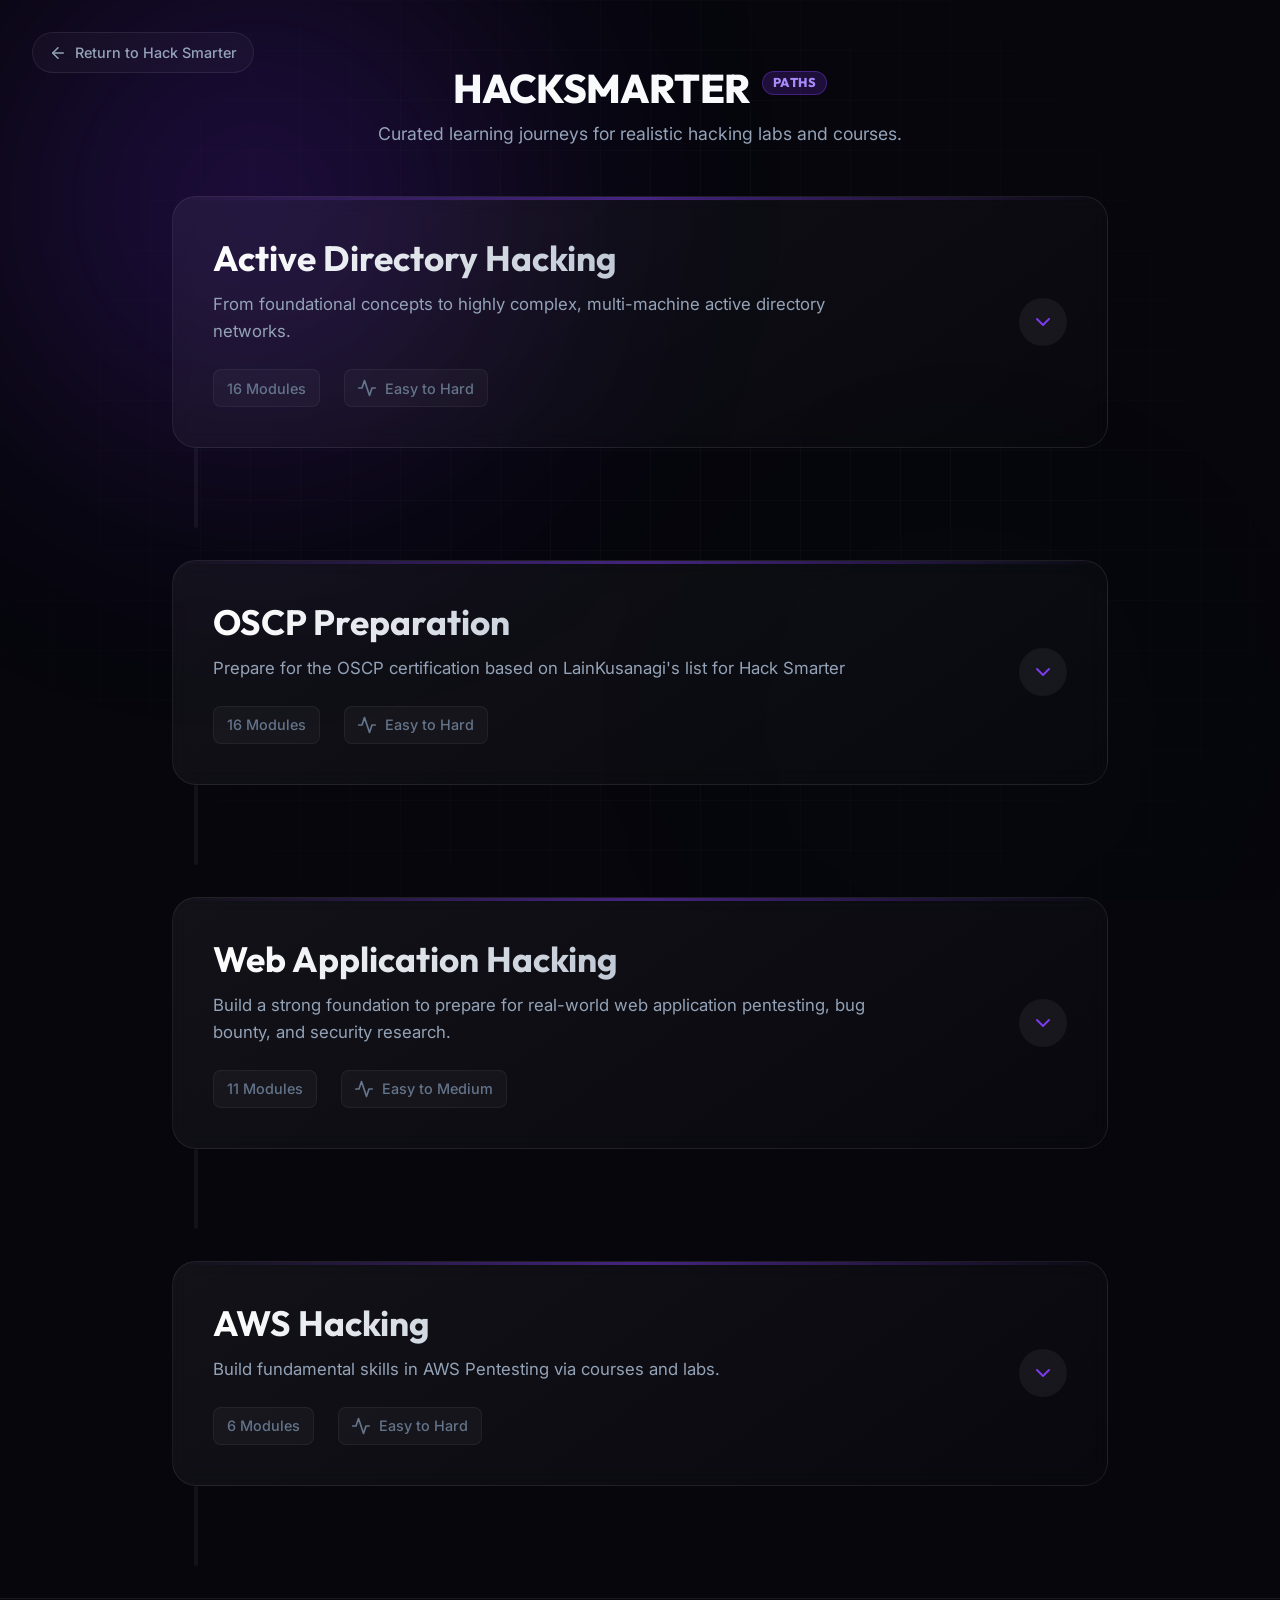
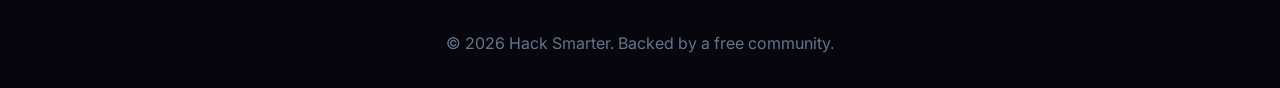
==== index.html @ d308e30f "Initial commit" ====
<!DOCTYPE html>
<html lang="en">
<head>
    <meta charset="UTF-8">
    <meta name="viewport" content="width=device-width, initial-scale=1.0">
    <title>Hack Smarter | Learning Paths</title>
    <meta name="description" content="Structured learning paths for Hack Smarter. Master Active Directory hacking, from basics to advanced challenges.">
    <meta name="darkreader-lock">
    
    <!-- SEO Best Practices -->
    <meta property="og:title" content="Hack Smarter | Learning Paths">
    <meta property="og:description" content="Structured learning paths for Hack Smarter. Master Active Directory hacking, from basics to advanced challenges.">
    <meta property="og:url" content="https://paths.hacksmarter.org">
    
    <!-- Fonts -->
    <link rel="preconnect" href="https://fonts.googleapis.com">
    <link rel="preconnect" href="https://fonts.gstatic.com" crossorigin>
    <link href="https://fonts.googleapis.com/css2?family=Inter:wght@300;400;500;600;700&family=Outfit:wght@400;500;600;700;800&display=swap" rel="stylesheet">
    
    <link rel="stylesheet" href="style.css">
</head>
<body>
    <div class="background-elements">
        <div class="glow-orb orb-1"></div>
        <div class="glow-orb orb-2"></div>
        <div class="grid-overlay"></div>
    </div>

    <nav class="top-nav">
        <a href="https://hacksmarter.org" class="return-btn">
            <svg width="18" height="18" viewBox="0 0 24 24" fill="none" stroke="currentColor" stroke-width="2" stroke-linecap="round" stroke-linejoin="round"><path d="m12 19-7-7 7-7"/><path d="M19 12H5"/></svg>
            Return to Hack Smarter
        </a>
    </nav>

    <header class="header">
        <div class="container">
            <h1 class="logo-text">HACKSMARTER <span class="badge">PATHS</span></h1>
            <p class="subtitle">Curated learning journeys for realistic hacking labs and courses.</p>
        </div>
    </header>

    <main class="container" id="paths-container">
        <!-- Paths will be injected here via JavaScript -->
    </main>

    <footer>
        <div class="container">
            <p>&copy; <script>document.write(new Date().getFullYear())</script> Hack Smarter. Backed by a free community.</p>
        </div>
    </footer>

    <script src="script.js"></script>
</body>
</html>
---- style.css ----
:root {
    --bg-base: #06060c;
    --bg-surface: rgba(255, 255, 255, 0.03);
    --bg-surface-hover: rgba(255, 255, 255, 0.08);
    --border-color: rgba(255, 255, 255, 0.08);
    --brand-primary: #7c3aed;
    --brand-light: #a78bfa;
    --brand-dark: #5b21b6;
    
    --text-primary: #f8fafc;
    --text-secondary: #94a3b8;
    --text-muted: #64748b;
    
    --diff-easy: #10b981;
    --diff-medium: #f59e0b;
    --diff-hard: #ef4444;
    
    --font-sans: 'Inter', sans-serif;
    --font-heading: 'Outfit', sans-serif;
}

* {
    margin: 0;
    padding: 0;
    box-sizing: border-box;
}

body {
    font-family: var(--font-sans);
    background-color: var(--bg-base);
    color: var(--text-primary);
    line-height: 1.6;
    overflow-x: hidden;
    position: relative;
}

html {
    scroll-behavior: smooth;
}

/* Background Effects */
.background-elements {
    position: fixed;
    top: 0;
    left: 0;
    width: 100vw;
    height: 100vh;
    z-index: -1;
    overflow: hidden;
    pointer-events: none;
}

.glow-orb {
    position: absolute;
    border-radius: 50%;
    filter: blur(120px);
    opacity: 0.4;
}

.orb-1 {
    top: -20%;
    left: -10%;
    width: 60vw;
    height: 60vw;
    background: radial-gradient(circle, var(--brand-dark) 0%, transparent 70%);
}

.orb-2 {
    bottom: -30%;
    right: -10%;
    width: 70vw;
    height: 70vw;
    background: radial-gradient(circle, rgba(16, 185, 129, 0.05) 0%, transparent 70%);
}

.grid-overlay {
    position: absolute;
    inset: 0;
    background-image: 
        linear-gradient(rgba(255, 255, 255, 0.02) 1px, transparent 1px),
        linear-gradient(90deg, rgba(255, 255, 255, 0.02) 1px, transparent 1px);
    background-size: 50px 50px;
    mask-image: radial-gradient(circle at center, black 40%, transparent 100%);
    -webkit-mask-image: radial-gradient(circle at center, black 40%, transparent 100%);
}

/* Typography & General Classes */
.container {
    max-width: 1000px;
    margin: 0 auto;
    padding: 0 2rem;
}

h1, h2, h3, h4, h5 {
    font-family: var(--font-heading);
    line-height: 1.2;
}

/* Top Navigation */
.top-nav {
    position: absolute;
    top: 2rem;
    left: 2rem;
    z-index: 100;
}

.return-btn {
    display: inline-flex;
    align-items: center;
    gap: 0.5rem;
    color: var(--text-secondary);
    text-decoration: none;
    font-size: 0.9rem;
    font-weight: 500;
    transition: all 0.3s ease;
    padding: 0.5rem 1rem;
    border-radius: 9999px;
    background: rgba(255, 255, 255, 0.03);
    border: 1px solid var(--border-color);
    backdrop-filter: blur(10px);
}

.return-btn:hover {
    color: var(--text-primary);
    background: rgba(255, 255, 255, 0.08);
    border-color: rgba(255, 255, 255, 0.15);
    transform: translateX(-4px);
}

@media (max-width: 768px) {
    .top-nav {
        top: 1.5rem;
        left: 1.5rem;
    }
}

/* Header */
.header {
    padding: 4rem 0 3rem;
    text-align: center;
}

.logo-text {
    font-size: 2.5rem;
    font-weight: 800;
    letter-spacing: -0.02em;
    margin-bottom: 0.5rem;
    display: inline-flex;
    align-items: center;
    gap: 0.75rem;
}


.badge {
    font-size: 0.8rem;
    padding: 0.2rem 0.6rem;
    background: rgba(124, 58, 237, 0.2);
    color: var(--brand-light);
    border: 1px solid rgba(124, 58, 237, 0.4);
    border-radius: 9999px;
    letter-spacing: 0.05em;
    text-transform: uppercase;
    transform: translateY(-5px);
}

.header .subtitle {
    color: var(--text-secondary);
    font-size: 1.1rem;
    max-width: 600px;
    margin: 0 auto;
}

/* Path Sections */
.path-section {
    margin-bottom: 2rem;
}

.path-header {
    background: linear-gradient(145deg, rgba(255,255,255,0.05) 0%, rgba(255,255,255,0.01) 100%);
    border: 1px solid var(--border-color);
    border-radius: 1.5rem;
    padding: 2.5rem;
    display: flex;
    justify-content: space-between;
    align-items: center;
    backdrop-filter: blur(10px);
    position: relative;
    overflow: hidden;
    cursor: pointer;
    transition: all 0.3s ease;
    z-index: 10;
}

.path-header:hover {
    border-color: rgba(124, 58, 237, 0.4);
    background: linear-gradient(145deg, rgba(255,255,255,0.08) 0%, rgba(255,255,255,0.02) 100%);
    transform: translateY(-2px);
    box-shadow: 0 10px 30px -10px rgba(124, 58, 237, 0.2);
}

.path-header::before {
    content: '';
    position: absolute;
    top: 0; left: 0; right: 0;
    height: 3px;
    background: linear-gradient(90deg, transparent, var(--brand-primary), transparent);
    opacity: 0.5;
    transition: opacity 0.3s ease;
}

.path-header:hover::before {
    opacity: 1;
}

.path-header-content {
    text-align: left;
    max-width: 80%;
}

.path-header h2 {
    font-size: 2.2rem;
    margin-bottom: 0.75rem;
    background: linear-gradient(to right, #fff, var(--text-secondary));
    -webkit-background-clip: text;
    background-clip: text;
    -webkit-text-fill-color: transparent;
}

.path-header p {
    color: var(--text-secondary);
    font-size: 1.05rem;
    margin-bottom: 1.5rem;
}

.path-stats {
    display: flex;
    justify-content: flex-start;
    gap: 1.5rem;
}

.path-stats span {
    display: flex;
    align-items: center;
    gap: 0.5rem;
    color: var(--text-muted);
    font-weight: 500;
    background: rgba(255,255,255,0.03);
    padding: 0.4rem 0.8rem;
    border-radius: 0.5rem;
    border: 1px solid rgba(255,255,255,0.05);
    font-size: 0.9rem;
}

.path-toggle-icon {
    width: 48px;
    height: 48px;
    display: flex;
    align-items: center;
    justify-content: center;
    background: rgba(255,255,255,0.05);
    border-radius: 50%;
    color: var(--brand-primary);
    transition: transform 0.4s cubic-bezier(0.4, 0, 0.2, 1);
}

.path-section.expanded .path-toggle-icon {
    transform: rotate(180deg);
    background: var(--brand-primary);
    color: #fff;
    box-shadow: 0 0 15px rgba(124, 58, 237, 0.5);
}

/* Accordion Content Layout */
.path-content {
    display: grid;
    grid-template-rows: 0fr;
    transition: grid-template-rows 0.5s cubic-bezier(0.4, 0, 0.2, 1);
}

.path-content > div {
    overflow: hidden;
}

.path-section.expanded .path-content {
    grid-template-rows: 1fr;
}

/* Timeline */
.timeline-container {
    position: relative;
    padding: 3rem 0 2rem 0;
}

.timeline-progress-bar {
    position: absolute;
    top: 0;
    bottom: 0;
    left: 24px;
    transform: translateX(-50%);
    width: 4px;
    background: rgba(255, 255, 255, 0.05);
    border-radius: 2px;
}

.timeline-progress-fill {
    position: absolute;
    top: 0;
    bottom: 100%;
    left: 0;
    width: 100%;
    background: linear-gradient(to bottom, var(--brand-light), var(--brand-primary));
    border-radius: 2px;
    box-shadow: 0 0 15px var(--brand-primary);
    transition: bottom 0.1s ease;
}

/* Timeline Cards */
.timeline-item {
    display: flex;
    justify-content: flex-start;
    padding-left: 48px;
    position: relative;
    margin-bottom: 2rem;
    width: 100%;
    opacity: 0;
    transform: translateY(30px);
    transition: opacity 0.6s cubic-bezier(0.2, 0.8, 0.2, 1), transform 0.6s cubic-bezier(0.2, 0.8, 0.2, 1);
}

.timeline-item.visible {
    opacity: 1;
    transform: translateY(0);
}

.timeline-dot {
    position: absolute;
    width: 24px;
    height: 24px;
    background-color: var(--bg-base);
    border: 4px solid var(--border-color);
    border-radius: 50%;
    left: 24px;
    top: 50%;
    transform: translate(-50%, -50%);
    z-index: 2;
    transition: all 0.3s ease;
}

.timeline-dot::after {
    content: '';
    position: absolute;
    inset: 2px;
    background-color: var(--brand-primary);
    border-radius: 50%;
    opacity: 0;
    transition: opacity 0.3s ease;
}

.timeline-item.active .timeline-dot {
    border-color: var(--brand-primary);
    box-shadow: 0 0 0 4px rgba(124, 58, 237, 0.2);
}

.timeline-item.active .timeline-dot::after {
    opacity: 1;
}

.timeline-content {
    width: 100%;
    margin-left: 1rem;
    background: var(--bg-surface);
    border: 1px solid var(--border-color);
    border-radius: 1rem;
    padding: 1.5rem;
    backdrop-filter: blur(10px);
    transition: all 0.3s cubic-bezier(0.4, 0, 0.2, 1);
    position: relative;
    cursor: default;
    text-decoration: none;
    display: block;
    color: var(--text-primary);
}

a.timeline-content:hover {
    transform: translateY(-5px) scale(1.02);
    border-color: var(--brand-primary);
    background: var(--bg-surface-hover);
    box-shadow: 0 10px 30px -10px rgba(124, 58, 237, 0.3);
}

.content-header {
    display: flex;
    justify-content: space-between;
    align-items: flex-start;
    margin-bottom: 1rem;
    gap: 1rem;
}

.course-type {
    font-size: 0.75rem;
    text-transform: uppercase;
    letter-spacing: 0.05em;
    font-weight: 600;
    color: var(--text-muted);
}

h3.course-title {
    font-size: 1.25rem;
    font-weight: 600;
    margin-top: 0.25rem;
    color: var(--text-primary);
    transition: color 0.3s ease;
}

a.timeline-content:hover h3.course-title {
    color: var(--brand-light);
}

.badge-difficulty {
    font-size: 0.75rem;
    font-weight: 600;
    padding: 0.25rem 0.75rem;
    border-radius: 9999px;
    background: rgba(255, 255, 255, 0.05);
}

.diff-easy { color: var(--diff-easy); background: rgba(16, 185, 129, 0.1); border: 1px solid rgba(16, 185, 129, 0.2); }
.diff-medium { color: var(--diff-medium); background: rgba(245, 158, 11, 0.1); border: 1px solid rgba(245, 158, 11, 0.2); }
.diff-hard { color: var(--diff-hard); background: rgba(239, 68, 68, 0.1); border: 1px solid rgba(239, 68, 68, 0.2); }

.content-footer {
    display: flex;
    justify-content: flex-end;
    margin-top: 1rem;
    border-top: 1px solid var(--border-color);
    padding-top: 1rem;
}

.action-link {
    display: inline-flex;
    align-items: center;
    gap: 0.5rem;
    font-size: 0.875rem;
    font-weight: 500;
    color: var(--brand-primary);
    transition: all 0.3s ease;
}

a.timeline-content:hover .action-link {
    color: var(--brand-light);
    transform: translateX(4px);
}

.missing-link {
    color: var(--text-muted);
    font-size: 0.875rem;
    font-style: italic;
}

/* Footer */
footer {
    text-align: center;
    padding: 2rem 0;
    border-top: 1px solid var(--border-color);
    color: var(--text-muted);
}

/* Responsive */
@media (max-width: 768px) {
    .path-header {
        padding: 2rem;
    }
    
    .path-header h2 {
        font-size: 2rem;
    }
}
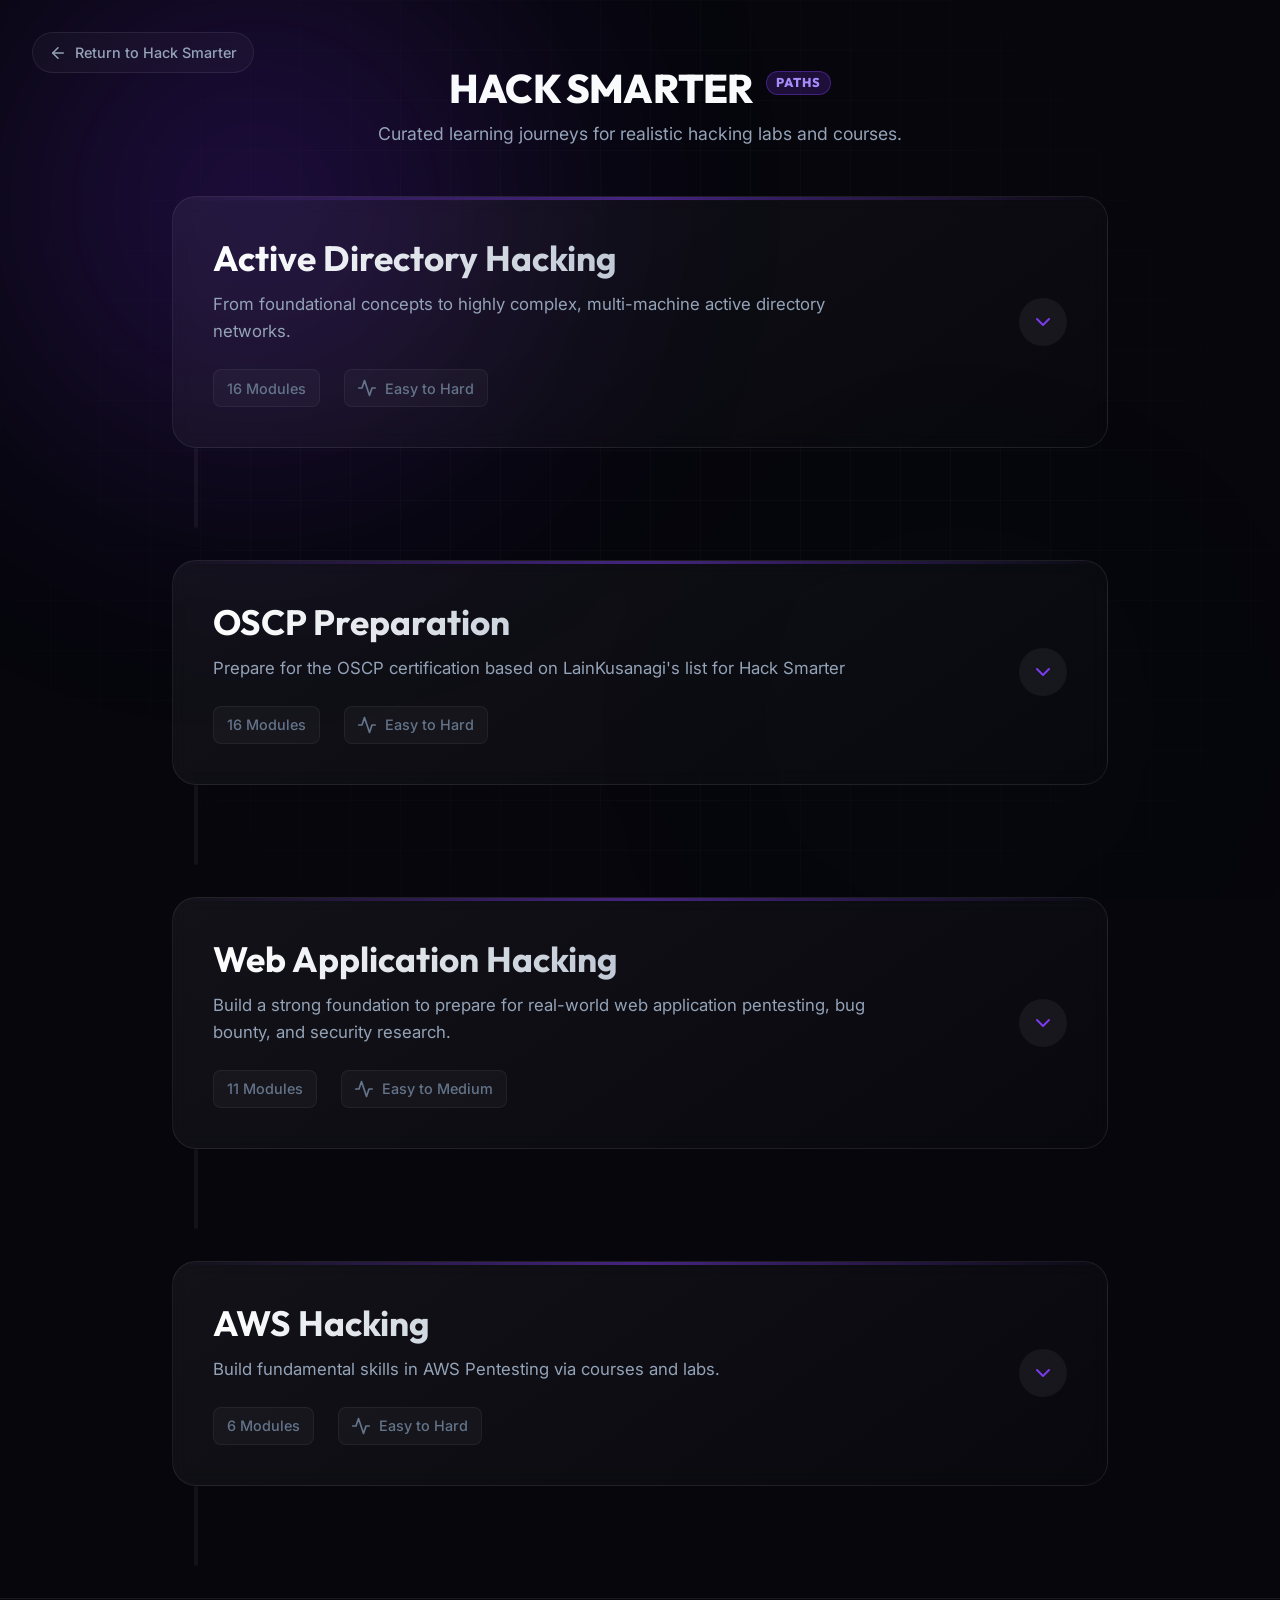
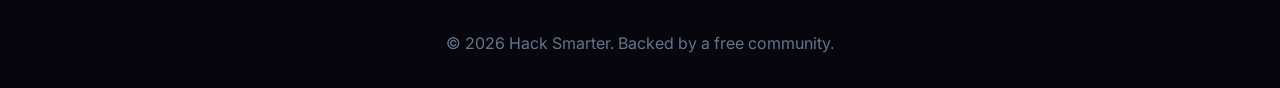
==== commit 917b9fd1: "UPDATE" ====
--- a/index.html
+++ b/index.html
@@ -35,7 +35,7 @@
 
     <header class="header">
         <div class="container">
-            <h1 class="logo-text">HACKSMARTER <span class="badge">PATHS</span></h1>
+            <h1 class="logo-text">HACK SMARTER <span class="badge">PATHS</span></h1>
             <p class="subtitle">Curated learning journeys for realistic hacking labs and courses.</p>
         </div>
     </header>
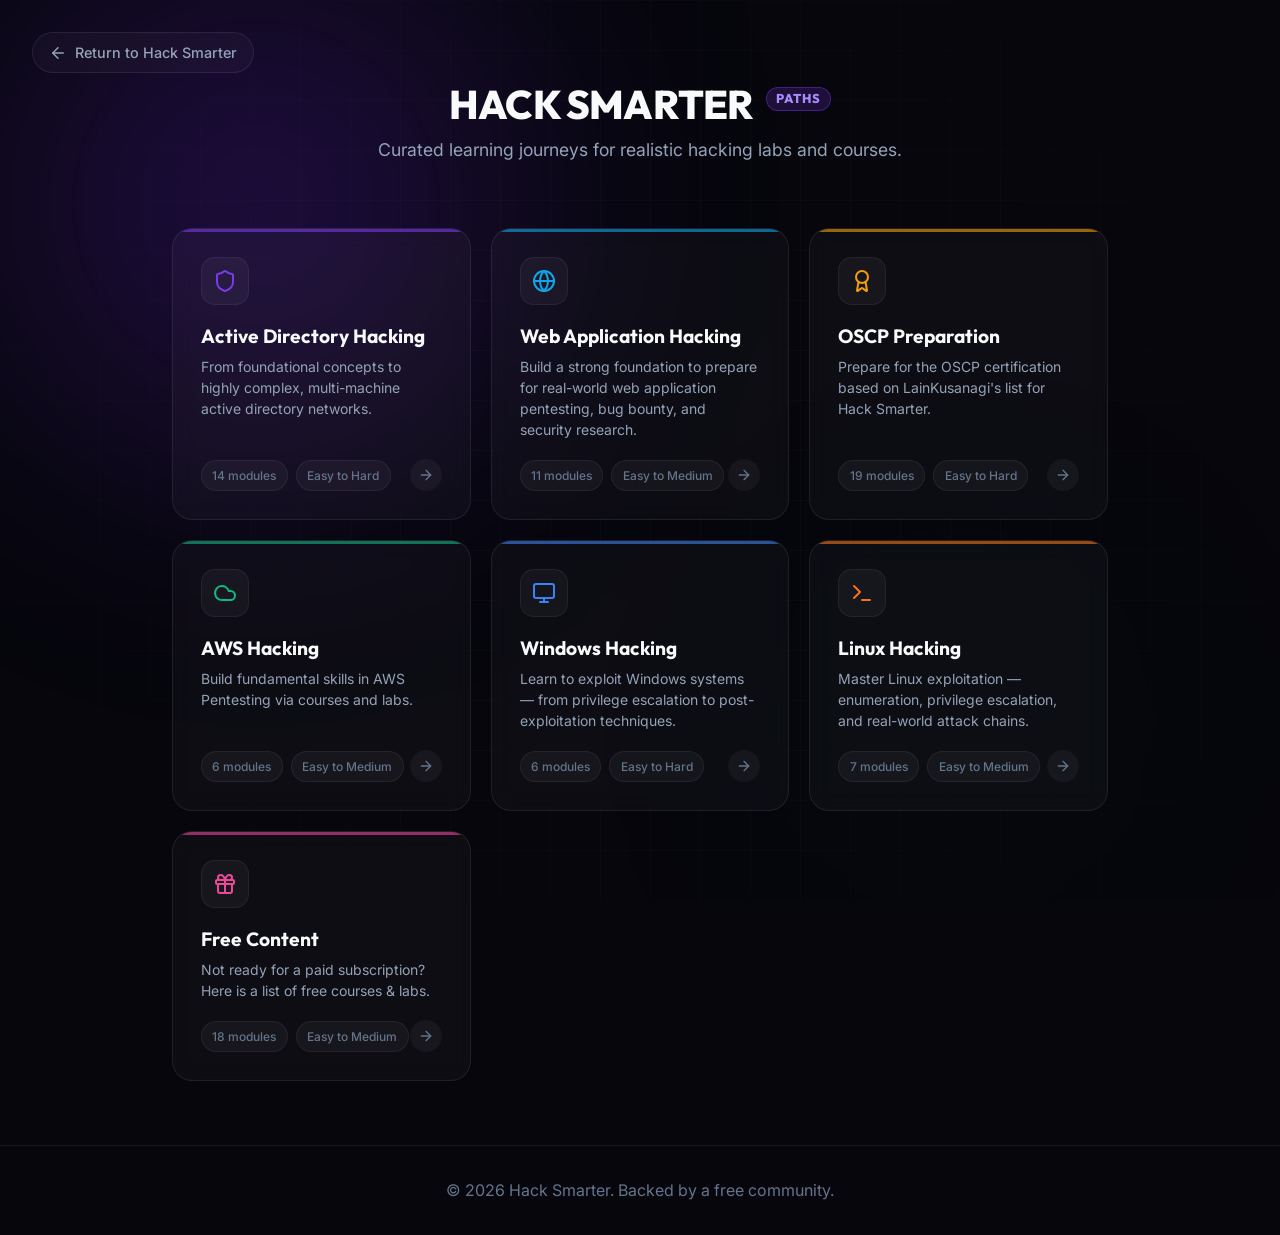
==== commit 3064bec5: "feat: implement dynamic learning path pages with centralized data and timeline rendering" ====
--- a/index.html
+++ b/index.html
@@ -4,15 +4,13 @@
     <meta charset="UTF-8">
     <meta name="viewport" content="width=device-width, initial-scale=1.0">
     <title>Hack Smarter | Learning Paths</title>
-    <meta name="description" content="Structured learning paths for Hack Smarter. Master Active Directory hacking, from basics to advanced challenges.">
+    <meta name="description" content="Structured learning paths for Hack Smarter. Choose your journey — Active Directory, Web Hacking, OSCP Prep, AWS, and more.">
     <meta name="darkreader-lock">
     
-    <!-- SEO Best Practices -->
     <meta property="og:title" content="Hack Smarter | Learning Paths">
-    <meta property="og:description" content="Structured learning paths for Hack Smarter. Master Active Directory hacking, from basics to advanced challenges.">
+    <meta property="og:description" content="Curated learning journeys for realistic hacking labs and courses.">
     <meta property="og:url" content="https://paths.hacksmarter.org">
     
-    <!-- Fonts -->
     <link rel="preconnect" href="https://fonts.googleapis.com">
     <link rel="preconnect" href="https://fonts.gstatic.com" crossorigin>
     <link href="https://fonts.googleapis.com/css2?family=Inter:wght@300;400;500;600;700&family=Outfit:wght@400;500;600;700;800&display=swap" rel="stylesheet">
@@ -40,8 +38,10 @@
         </div>
     </header>
 
-    <main class="container" id="paths-container">
-        <!-- Paths will be injected here via JavaScript -->
+    <main class="container">
+        <div class="paths-grid" id="paths-grid">
+            <!-- Cards injected via JS -->
+        </div>
     </main>
 
     <footer>
@@ -50,6 +50,43 @@
         </div>
     </footer>
 
-    <script src="script.js"></script>
+    <script src="paths-data.js"></script>
+    <script>
+        const ICONS = {
+            shield: `<svg width="24" height="24" viewBox="0 0 24 24" fill="none" stroke="currentColor" stroke-width="2" stroke-linecap="round" stroke-linejoin="round"><path d="M20 13c0 5-3.5 7.5-7.66 8.95a1 1 0 0 1-.67-.01C7.5 20.5 4 18 4 13V6a1 1 0 0 1 1-1c2 0 4.5-1.2 6.24-2.72a1.17 1.17 0 0 1 1.52 0C14.51 3.81 17 5 19 5a1 1 0 0 1 1 1z"/></svg>`,
+            globe: `<svg width="24" height="24" viewBox="0 0 24 24" fill="none" stroke="currentColor" stroke-width="2" stroke-linecap="round" stroke-linejoin="round"><circle cx="12" cy="12" r="10"/><path d="M12 2a14.5 14.5 0 0 0 0 20 14.5 14.5 0 0 0 0-20"/><path d="M2 12h20"/></svg>`,
+            award: `<svg width="24" height="24" viewBox="0 0 24 24" fill="none" stroke="currentColor" stroke-width="2" stroke-linecap="round" stroke-linejoin="round"><path d="m15.477 12.89 1.515 8.526a.5.5 0 0 1-.81.47l-3.58-2.687a1 1 0 0 0-1.197 0l-3.586 2.686a.5.5 0 0 1-.81-.469l1.514-8.526"/><circle cx="12" cy="8" r="6"/></svg>`,
+            cloud: `<svg width="24" height="24" viewBox="0 0 24 24" fill="none" stroke="currentColor" stroke-width="2" stroke-linecap="round" stroke-linejoin="round"><path d="M17.5 19H9a7 7 0 1 1 6.71-9h1.79a4.5 4.5 0 1 1 0 9Z"/></svg>`,
+            gift: `<svg width="24" height="24" viewBox="0 0 24 24" fill="none" stroke="currentColor" stroke-width="2" stroke-linecap="round" stroke-linejoin="round"><rect x="3" y="8" width="18" height="4" rx="1"/><path d="M12 8v13"/><path d="M19 12v7a2 2 0 0 1-2 2H7a2 2 0 0 1-2-2v-7"/><path d="M7.5 8a2.5 2.5 0 0 1 0-5A4.8 8 0 0 1 12 8a4.8 8 0 0 1 4.5-5 2.5 2.5 0 0 1 0 5"/></svg>`,
+            monitor: `<svg width="24" height="24" viewBox="0 0 24 24" fill="none" stroke="currentColor" stroke-width="2" stroke-linecap="round" stroke-linejoin="round"><rect width="20" height="14" x="2" y="3" rx="2"/><line x1="8" x2="16" y1="21" y2="21"/><line x1="12" x2="12" y1="17" y2="21"/></svg>`,
+            terminal: `<svg width="24" height="24" viewBox="0 0 24 24" fill="none" stroke="currentColor" stroke-width="2" stroke-linecap="round" stroke-linejoin="round"><polyline points="4 17 10 11 4 5"/><line x1="12" x2="20" y1="19" y2="19"/></svg>`
+        };
+
+        const ARROW = `<svg width="16" height="16" viewBox="0 0 24 24" fill="none" stroke="currentColor" stroke-width="2" stroke-linecap="round" stroke-linejoin="round"><path d="M5 12h14"/><path d="m12 5 7 7-7 7"/></svg>`;
+
+        const grid = document.getElementById('paths-grid');
+
+        PATHS_DATA.forEach(path => {
+            const card = document.createElement('a');
+            card.href = `/${path.id}/`;
+            card.className = 'path-card';
+            card.style.setProperty('--card-accent', path.color);
+            card.style.setProperty('--card-accent-light', path.colorLight);
+            card.id = `path-${path.id}`;
+
+            card.innerHTML = `
+                <div class="card-icon">${ICONS[path.icon]}</div>
+                <h2 class="card-title">${path.title}</h2>
+                <p class="card-desc">${path.description}</p>
+                <div class="card-meta">
+                    <span class="meta-pill">${path.modules} modules</span>
+                    <span class="meta-pill">${path.difficultyRange}</span>
+                </div>
+                <div class="card-arrow">${ARROW}</div>
+            `;
+
+            grid.appendChild(card);
+        });
+    </script>
 </body>
 </html>
--- a/style.css
+++ b/style.css
@@ -32,6 +32,7 @@
     line-height: 1.6;
     overflow-x: hidden;
     position: relative;
+    min-height: 100vh;
 }
 
 html {
@@ -127,16 +128,9 @@
     transform: translateX(-4px);
 }
 
-@media (max-width: 768px) {
-    .top-nav {
-        top: 1.5rem;
-        left: 1.5rem;
-    }
-}
-
 /* Header */
 .header {
-    padding: 4rem 0 3rem;
+    padding: 5rem 0 2rem;
     text-align: center;
 }
 
@@ -149,7 +143,6 @@
     align-items: center;
     gap: 0.75rem;
 }
-
 
 .badge {
     font-size: 0.8rem;
@@ -170,55 +163,202 @@
     margin: 0 auto;
 }
 
-/* Path Sections */
-.path-section {
-    margin-bottom: 2rem;
-}
-
-.path-header {
-    background: linear-gradient(145deg, rgba(255,255,255,0.05) 0%, rgba(255,255,255,0.01) 100%);
+/* ============================================
+   LANDING PAGE — Path Bubbles / Cards Grid
+   ============================================ */
+
+.paths-grid {
+    display: grid;
+    grid-template-columns: repeat(auto-fit, minmax(280px, 1fr));
+    gap: 1.25rem;
+    padding: 2rem 0 4rem;
+}
+
+.path-card {
+    position: relative;
+    display: flex;
+    flex-direction: column;
+    align-items: flex-start;
+    padding: 1.75rem;
+    background: rgba(255, 255, 255, 0.03);
     border: 1px solid var(--border-color);
-    border-radius: 1.5rem;
-    padding: 2.5rem;
-    display: flex;
-    justify-content: space-between;
-    align-items: center;
-    backdrop-filter: blur(10px);
+    border-radius: 1.25rem;
+    text-decoration: none;
+    color: var(--text-primary);
+    cursor: pointer;
+    transition: all 0.4s cubic-bezier(0.4, 0, 0.2, 1);
+    overflow: hidden;
+    backdrop-filter: blur(12px);
+    opacity: 0;
+    transform: translateY(24px);
+    animation: cardFadeIn 0.5s cubic-bezier(0.2, 0.8, 0.2, 1) forwards;
+}
+
+.path-card:nth-child(1) { animation-delay: 0.08s; }
+.path-card:nth-child(2) { animation-delay: 0.16s; }
+.path-card:nth-child(3) { animation-delay: 0.24s; }
+.path-card:nth-child(4) { animation-delay: 0.32s; }
+.path-card:nth-child(5) { animation-delay: 0.40s; }
+.path-card:nth-child(6) { animation-delay: 0.48s; }
+.path-card:nth-child(7) { animation-delay: 0.56s; }
+
+@keyframes cardFadeIn {
+    to {
+        opacity: 1;
+        transform: translateY(0);
+    }
+}
+
+/* Glow accent line at top */
+.path-card::before {
+    content: '';
+    position: absolute;
+    top: 0;
+    left: 0;
+    right: 0;
+    height: 3px;
+    background: var(--card-accent, var(--brand-primary));
+    opacity: 0.6;
+    transition: opacity 0.3s ease;
+}
+
+/* Subtle radial glow on hover */
+.path-card::after {
+    content: '';
+    position: absolute;
+    top: -40%;
+    left: -40%;
+    width: 180%;
+    height: 180%;
+    background: radial-gradient(circle at 50% 50%, var(--card-accent, var(--brand-primary)), transparent 70%);
+    opacity: 0;
+    transition: opacity 0.4s ease;
+    pointer-events: none;
+    z-index: 0;
+}
+
+.path-card:hover {
+    transform: translateY(-6px);
+    border-color: var(--card-accent, var(--brand-primary));
+    box-shadow: 0 20px 50px -15px rgba(0, 0, 0, 0.5);
+}
+
+.path-card:hover::before {
+    opacity: 1;
+}
+
+.path-card:hover::after {
+    opacity: 0.06;
+}
+
+.path-card > * {
     position: relative;
-    overflow: hidden;
-    cursor: pointer;
+    z-index: 1;
+}
+
+/* Icon bubble */
+.card-icon {
+    width: 48px;
+    height: 48px;
+    display: flex;
+    align-items: center;
+    justify-content: center;
+    border-radius: 14px;
+    margin-bottom: 1.25rem;
+    color: var(--card-accent, var(--brand-primary));
+    background: rgba(255, 255, 255, 0.04);
+    border: 1px solid rgba(255, 255, 255, 0.06);
     transition: all 0.3s ease;
-    z-index: 10;
-}
-
-.path-header:hover {
-    border-color: rgba(124, 58, 237, 0.4);
-    background: linear-gradient(145deg, rgba(255,255,255,0.08) 0%, rgba(255,255,255,0.02) 100%);
-    transform: translateY(-2px);
-    box-shadow: 0 10px 30px -10px rgba(124, 58, 237, 0.2);
-}
-
-.path-header::before {
-    content: '';
-    position: absolute;
-    top: 0; left: 0; right: 0;
-    height: 3px;
-    background: linear-gradient(90deg, transparent, var(--brand-primary), transparent);
-    opacity: 0.5;
-    transition: opacity 0.3s ease;
-}
-
-.path-header:hover::before {
-    opacity: 1;
-}
-
-.path-header-content {
+}
+
+.path-card:hover .card-icon {
+    background: rgba(255, 255, 255, 0.08);
+    transform: scale(1.05);
+    box-shadow: 0 0 20px rgba(124, 58, 237, 0.15);
+}
+
+.card-title {
+    font-size: 1.2rem;
+    font-weight: 700;
+    margin-bottom: 0.5rem;
+    transition: color 0.3s ease;
+}
+
+.path-card:hover .card-title {
+    color: var(--card-accent-light, var(--brand-light));
+}
+
+.card-desc {
+    color: var(--text-secondary);
+    font-size: 0.875rem;
+    margin-bottom: 1.25rem;
+    flex-grow: 1;
+    line-height: 1.5;
+}
+
+/* Card meta pills */
+.card-meta {
+    display: flex;
+    gap: 0.5rem;
+    flex-wrap: wrap;
+}
+
+.meta-pill {
+    display: inline-flex;
+    align-items: center;
+    gap: 0.35rem;
+    font-size: 0.75rem;
+    font-weight: 500;
+    color: var(--text-muted);
+    background: rgba(255, 255, 255, 0.04);
+    border: 1px solid rgba(255, 255, 255, 0.06);
+    padding: 0.3rem 0.65rem;
+    border-radius: 9999px;
+    transition: all 0.3s ease;
+}
+
+.path-card:hover .meta-pill {
+    background: rgba(255, 255, 255, 0.06);
+    border-color: rgba(255, 255, 255, 0.1);
+    color: var(--text-secondary);
+}
+
+/* Arrow indicator */
+.card-arrow {
+    position: absolute;
+    bottom: 1.75rem;
+    right: 1.75rem;
+    width: 32px;
+    height: 32px;
+    display: flex;
+    align-items: center;
+    justify-content: center;
+    border-radius: 50%;
+    background: rgba(255, 255, 255, 0.04);
+    color: var(--text-muted);
+    transition: all 0.3s ease;
+}
+
+.path-card:hover .card-arrow {
+    background: var(--card-accent, var(--brand-primary));
+    color: #fff;
+    transform: translateX(3px);
+    box-shadow: 0 0 15px rgba(124, 58, 237, 0.3);
+}
+
+
+/* ============================================
+   PATH PAGE — Header & Timeline
+   ============================================ */
+
+.path-page-header {
+    padding: 5rem 0 2rem;
     text-align: left;
-    max-width: 80%;
-}
-
-.path-header h2 {
-    font-size: 2.2rem;
+}
+
+.path-page-header h1 {
+    font-size: 2.5rem;
+    font-weight: 800;
     margin-bottom: 0.75rem;
     background: linear-gradient(to right, #fff, var(--text-secondary));
     -webkit-background-clip: text;
@@ -226,19 +366,20 @@
     -webkit-text-fill-color: transparent;
 }
 
-.path-header p {
+.path-page-header p {
     color: var(--text-secondary);
-    font-size: 1.05rem;
+    font-size: 1.1rem;
+    max-width: 700px;
     margin-bottom: 1.5rem;
 }
 
-.path-stats {
-    display: flex;
-    justify-content: flex-start;
-    gap: 1.5rem;
-}
-
-.path-stats span {
+.path-page-stats {
+    display: flex;
+    gap: 1rem;
+    flex-wrap: wrap;
+}
+
+.path-page-stats span {
     display: flex;
     align-items: center;
     gap: 0.5rem;
@@ -251,44 +392,10 @@
     font-size: 0.9rem;
 }
 
-.path-toggle-icon {
-    width: 48px;
-    height: 48px;
-    display: flex;
-    align-items: center;
-    justify-content: center;
-    background: rgba(255,255,255,0.05);
-    border-radius: 50%;
-    color: var(--brand-primary);
-    transition: transform 0.4s cubic-bezier(0.4, 0, 0.2, 1);
-}
-
-.path-section.expanded .path-toggle-icon {
-    transform: rotate(180deg);
-    background: var(--brand-primary);
-    color: #fff;
-    box-shadow: 0 0 15px rgba(124, 58, 237, 0.5);
-}
-
-/* Accordion Content Layout */
-.path-content {
-    display: grid;
-    grid-template-rows: 0fr;
-    transition: grid-template-rows 0.5s cubic-bezier(0.4, 0, 0.2, 1);
-}
-
-.path-content > div {
-    overflow: hidden;
-}
-
-.path-section.expanded .path-content {
-    grid-template-rows: 1fr;
-}
-
 /* Timeline */
 .timeline-container {
     position: relative;
-    padding: 3rem 0 2rem 0;
+    padding: 2rem 0 4rem 0;
 }
 
 .timeline-progress-bar {
@@ -383,6 +490,7 @@
 
 a.timeline-content:hover {
     transform: translateY(-5px) scale(1.02);
+    transform-origin: left center;
     border-color: var(--brand-primary);
     background: var(--bg-surface-hover);
     box-shadow: 0 10px 30px -10px rgba(124, 58, 237, 0.3);
@@ -467,11 +575,24 @@
 
 /* Responsive */
 @media (max-width: 768px) {
-    .path-header {
-        padding: 2rem;
+    .top-nav {
+        top: 1.5rem;
+        left: 1.5rem;
     }
-    
-    .path-header h2 {
-        font-size: 2rem;
+
+    .header {
+        padding: 4.5rem 0 1.5rem;
     }
-}
+
+    .logo-text {
+        font-size: 1.8rem;
+    }
+
+    .paths-grid {
+        grid-template-columns: 1fr;
+    }
+
+    .path-page-header h1 {
+        font-size: 1.8rem;
+    }
+}
